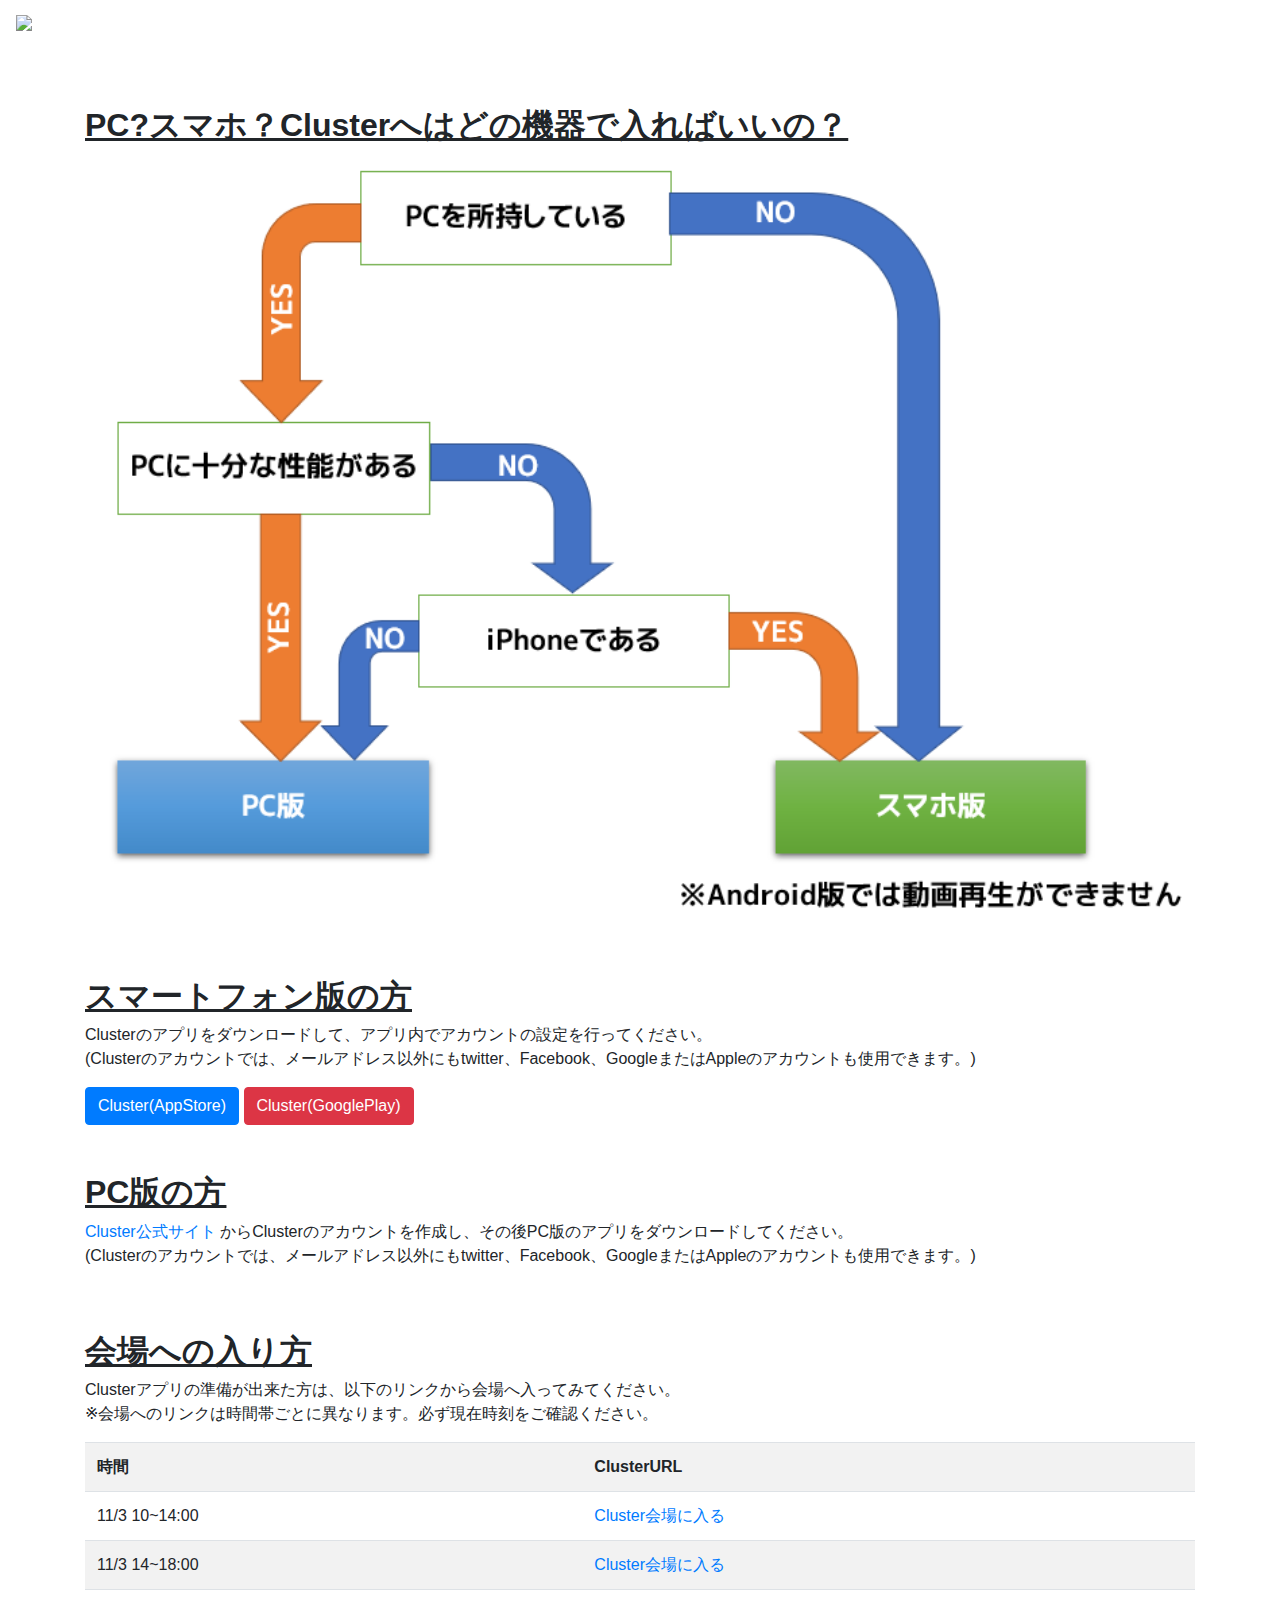
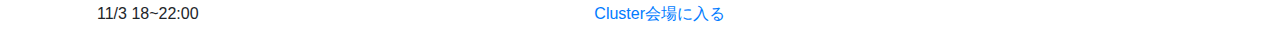
==== cluster.html @ 6e98007d "Clusterの導入方法サイトを追加＆Cluster会場のURLを追記" ====
<!DOCTYPE html>
<html lang="en">

<head>
    <meta charset="UTF-8">
    <meta name="viewport" content="width=device-width, initial-scale=1.0">
    <link rel="stylesheet" href="https://stackpath.bootstrapcdn.com/bootstrap/4.3.1/css/bootstrap.min.css"
        integrity="sha384-ggOyR0iXCbMQv3Xipma34MD+dH/1fQ784/j6cY/iJTQUOhcWr7x9JvoRxT2MZw1T" crossorigin="anonymous">
    <link rel="stylesheet" href="mainStyle.css">
    <script src="https://code.jquery.com/jquery-3.3.1.slim.min.js"
        integrity="sha384-q8i/X+965DzO0rT7abK41JStQIAqVgRVzpbzo5smXKp4YfRvH+8abtTE1Pi6jizo"
        crossorigin="anonymous"></script>
    <script src="https://cdnjs.cloudflare.com/ajax/libs/popper.js/1.14.7/umd/popper.min.js"
        integrity="sha384-UO2eT0CpHqdSJQ6hJty5KVphtPhzWj9WO1clHTMGa3JDZwrnQq4sF86dIHNDz0W1"
        crossorigin="anonymous"></script>
    <script src="https://stackpath.bootstrapcdn.com/bootstrap/4.3.1/js/bootstrap.min.js"
        integrity="sha384-JjSmVgyd0p3pXB1rRibZUAYoIIy6OrQ6VrjIEaFf/nJGzIxFDsf4x0xIM+B07jRM"
        crossorigin="anonymous"></script>
    <title>芝浦祭特設ﾍﾟｰｼﾞ</title>
</head>

<body>
    <nav class="navbar navbar-dark mb-2 digicre-color">
        <a href="./index.html" class="navbar-brand">
            <img src="./img/logo.png" alt="デジクリロゴ" height="30">
            2020年度 芝浦祭特設ページ
        </a>
    </nav>
    <div class="container">
        <div class="row mt-5">
            <div class="col">
                <h2><u><strong>PC?スマホ？Clusterへはどの機器で入ればいいの？</strong></u></h2>
                <img src="./img/スクリーンショット 2020-11-03 013522.png" class="d-block w-100" alt="">
            </div>
        </div>
        <div class="row mt-5">
            <div class="col">
                <h2><u><strong>スマートフォン版の方</strong></u></h2>
                <p>
                    Clusterのアプリをダウンロードして、アプリ内でアカウントの設定を行ってください。<br>
                    (Clusterのアカウントでは、メールアドレス以外にもtwitter、Facebook、GoogleまたはAppleのアカウントも使用できます。) <br>
                </p>
                <a href="https://apps.apple.com/app/id1490075175?l=ja" class="btn btn-primary">Cluster(AppStore)</a>
                <a href="https://play.google.com/store/apps/details?id=mu.cluster.app&hl=ja"
                    class="btn btn-danger">Cluster(GooglePlay)</a>
            </div>
        </div>
        <div class="row mt-5">
            <div class="col">
                <h2><u><strong>PC版の方</strong></u></h2>
                <p>
                    <a href="https://cluster.mu">Cluster公式サイト</a> からClusterのアカウントを作成し、その後PC版のアプリをダウンロードしてください。<br>
                    (Clusterのアカウントでは、メールアドレス以外にもtwitter、Facebook、GoogleまたはAppleのアカウントも使用できます。) <br>
                </p>
            </div>
        </div>
        <div class="row mt-5">
            <div class="col">
                <h2><u><strong>会場への入り方</strong></u></h2>
                <p>
                    Clusterアプリの準備が出来た方は、以下のリンクから会場へ入ってみてください。<br>
                    ※会場へのリンクは時間帯ごとに異なります。必ず現在時刻をご確認ください。<br>
                </p>
                <table class="table table-striped">
                    <tr>
                        <th>時間</th>
                        <th>ClusterURL</th>
                    </tr>
                    <tr>
                        <td>11/3 10~14:00</td>
                        <td><a href="https://cluster.mu/e/016af236-6f87-4cfc-ac82-a532b52377d7">Cluster会場に入る</a></td>
                    </tr>
                    <tr>
                        <td>11/3 14~18:00</td>
                        <td><a href="https://cluster.mu/e/2dd12fdf-78a4-421e-87f4-97c1eacbf5bd">Cluster会場に入る</a></td>
                    </tr>
                    <tr>
                        <td>11/3 18~22:00</td>
                        <td><a href="https://cluster.mu/e/f95cfff6-5dd1-4b2e-bcab-2de897a2d533">Cluster会場に入る</a></td>
                    </tr>
                </table>
            </div>
        </div>
    </div>
</body>

</html>
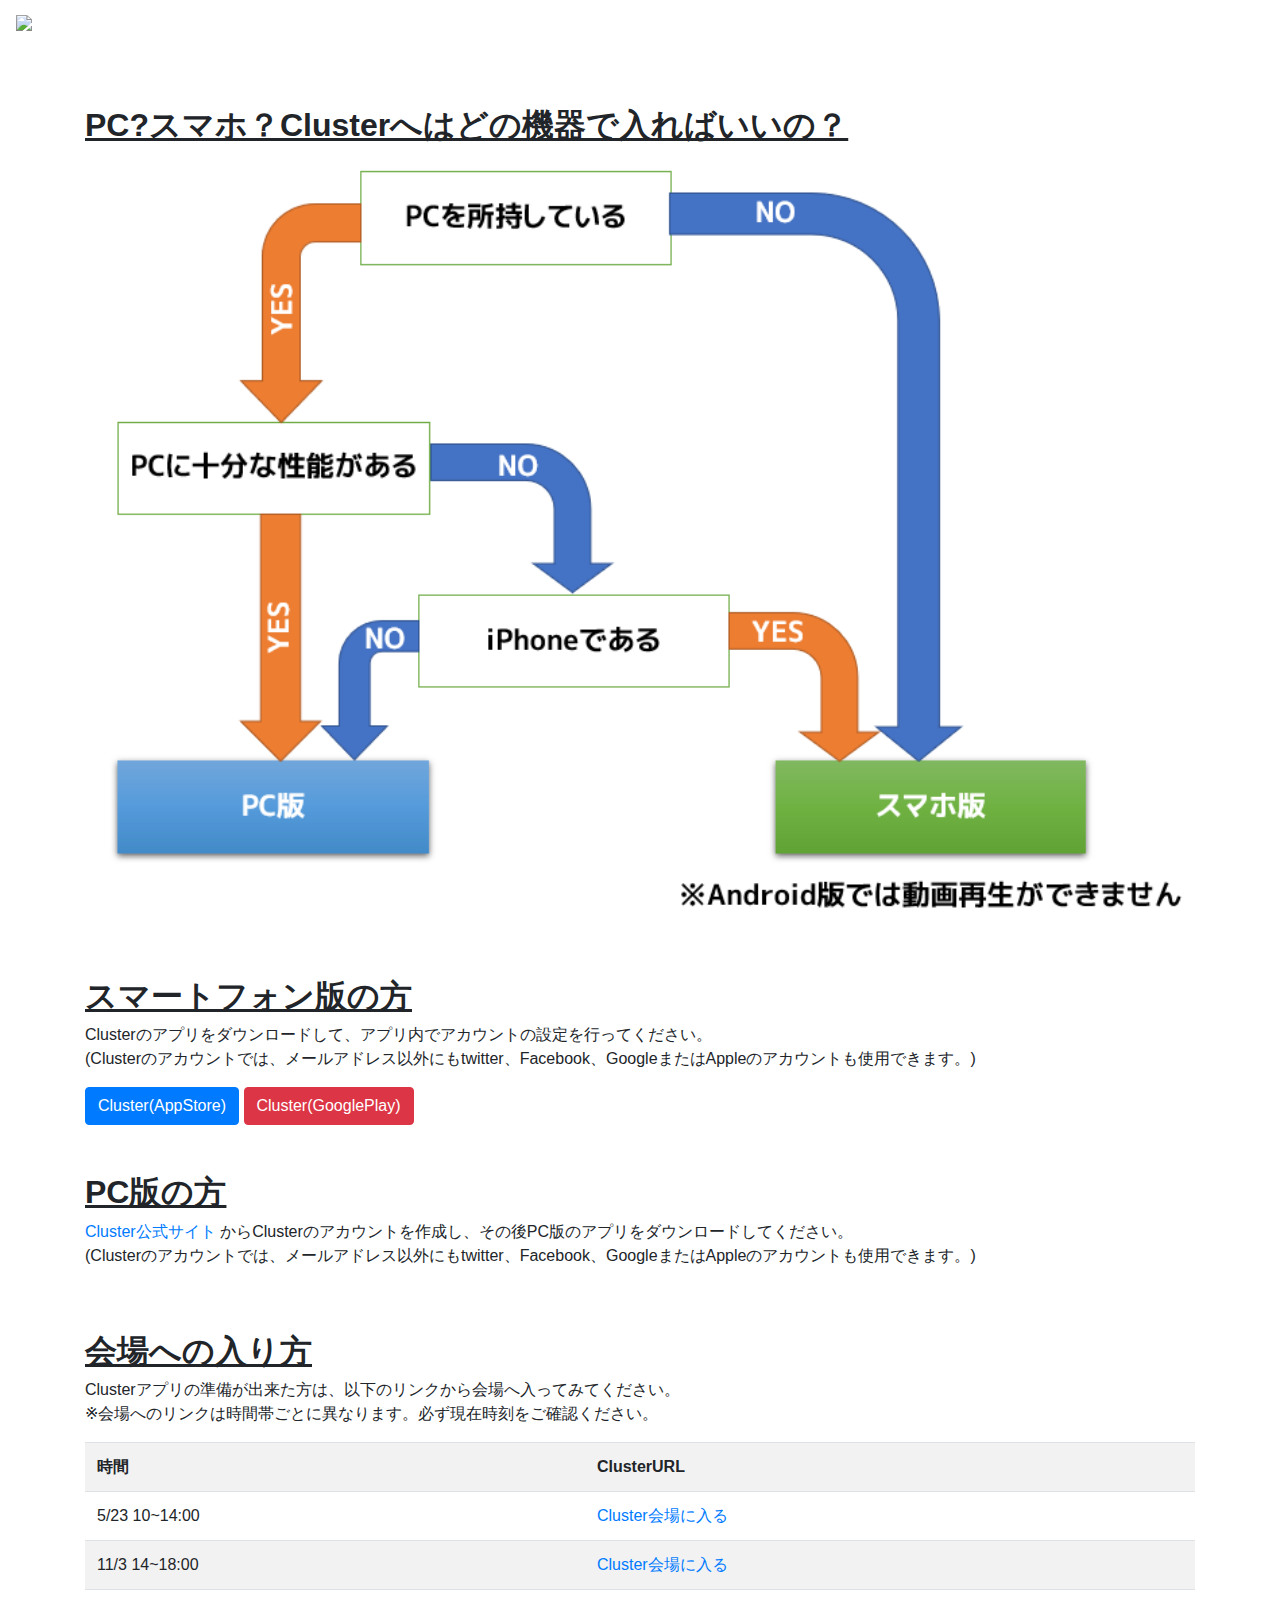
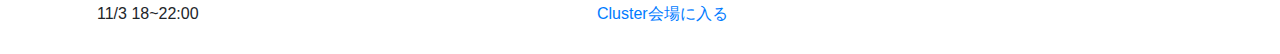
==== commit d3776460: "テスト" ====
--- a/cluster.html
+++ b/cluster.html
@@ -16,14 +16,14 @@
     <script src="https://stackpath.bootstrapcdn.com/bootstrap/4.3.1/js/bootstrap.min.js"
         integrity="sha384-JjSmVgyd0p3pXB1rRibZUAYoIIy6OrQ6VrjIEaFf/nJGzIxFDsf4x0xIM+B07jRM"
         crossorigin="anonymous"></script>
-    <title>芝浦祭特設ﾍﾟｰｼﾞ</title>
+    <title>大宮祭特設ﾍﾟｰｼﾞ</title>
 </head>
 
 <body>
     <nav class="navbar navbar-dark mb-2 digicre-color">
         <a href="./index.html" class="navbar-brand">
             <img src="./img/logo.png" alt="デジクリロゴ" height="30">
-            2020年度 芝浦祭特設ページ
+            2021年度 大宮祭特設ページ
         </a>
     </nav>
     <div class="container">
@@ -67,7 +67,7 @@
                         <th>ClusterURL</th>
                     </tr>
                     <tr>
-                        <td>11/3 10~14:00</td>
+                        <td>5/23 10~14:00</td>
                         <td><a href="https://cluster.mu/e/016af236-6f87-4cfc-ac82-a532b52377d7">Cluster会場に入る</a></td>
                     </tr>
                     <tr>
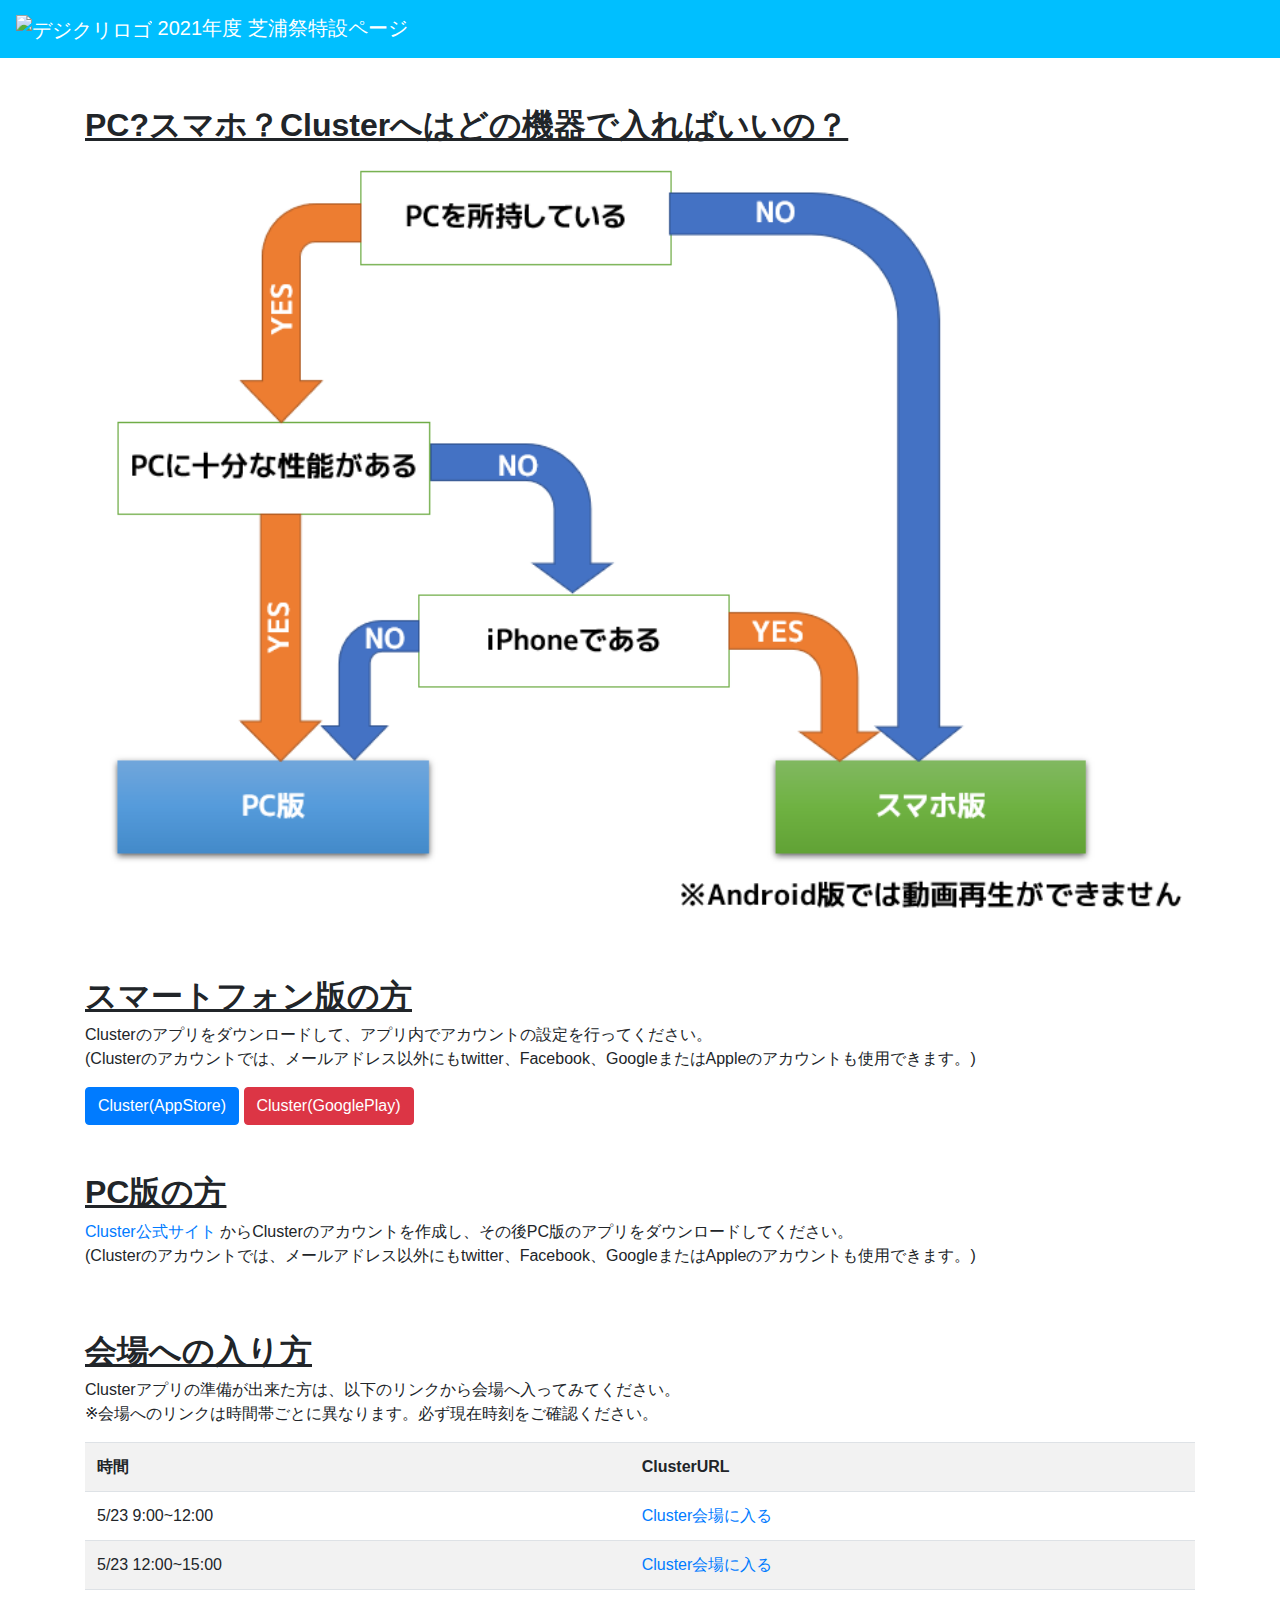
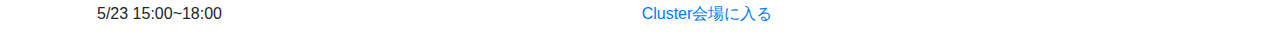
==== commit 77dd2ddc: "2021大宮祭の仕様へ更新" ====
--- a/cluster.html
+++ b/cluster.html
@@ -23,7 +23,7 @@
     <nav class="navbar navbar-dark mb-2 digicre-color">
         <a href="./index.html" class="navbar-brand">
             <img src="./img/logo.png" alt="デジクリロゴ" height="30">
-            2021年度 大宮祭特設ページ
+            2021年度 芝浦祭特設ページ
         </a>
     </nav>
     <div class="container">
@@ -67,15 +67,15 @@
                         <th>ClusterURL</th>
                     </tr>
                     <tr>
-                        <td>5/23 10~14:00</td>
+                        <td>5/23 9:00~12:00</td>
                         <td><a href="https://cluster.mu/e/016af236-6f87-4cfc-ac82-a532b52377d7">Cluster会場に入る</a></td>
                     </tr>
                     <tr>
-                        <td>11/3 14~18:00</td>
+                        <td>5/23 12:00~15:00</td>
                         <td><a href="https://cluster.mu/e/2dd12fdf-78a4-421e-87f4-97c1eacbf5bd">Cluster会場に入る</a></td>
                     </tr>
                     <tr>
-                        <td>11/3 18~22:00</td>
+                        <td>5/23 15:00~18:00</td>
                         <td><a href="https://cluster.mu/e/f95cfff6-5dd1-4b2e-bcab-2de897a2d533">Cluster会場に入る</a></td>
                     </tr>
                 </table>
--- a/mainStyle.css
+++ b/mainStyle.css
@@ -0,0 +1,3 @@
+.digicre-color{
+    background-color: rgb(0, 191, 255);
+}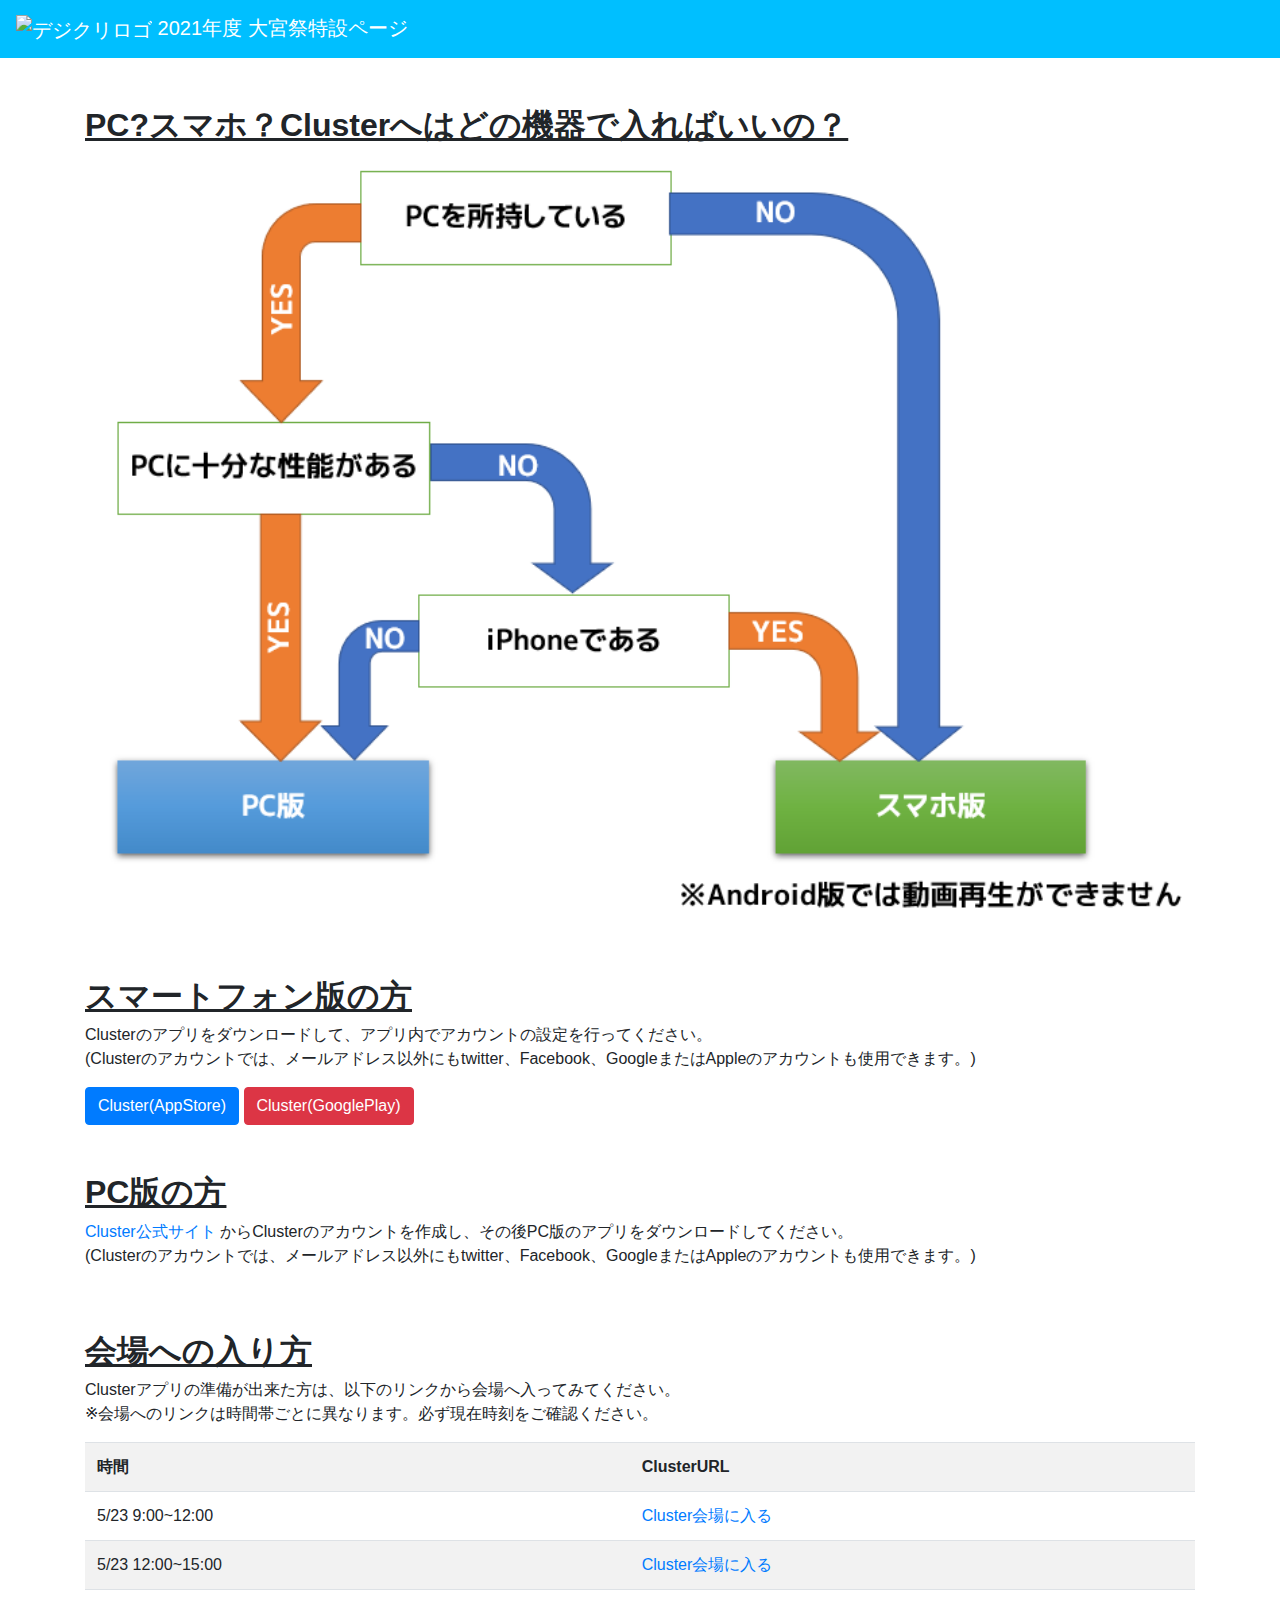
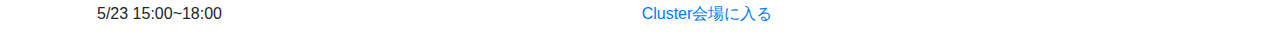
==== commit 29743f00: "細かな点を修正" ====
--- a/cluster.html
+++ b/cluster.html
@@ -23,7 +23,7 @@
     <nav class="navbar navbar-dark mb-2 digicre-color">
         <a href="./index.html" class="navbar-brand">
             <img src="./img/logo.png" alt="デジクリロゴ" height="30">
-            2021年度 芝浦祭特設ページ
+            2021年度 大宮祭特設ページ
         </a>
     </nav>
     <div class="container">
